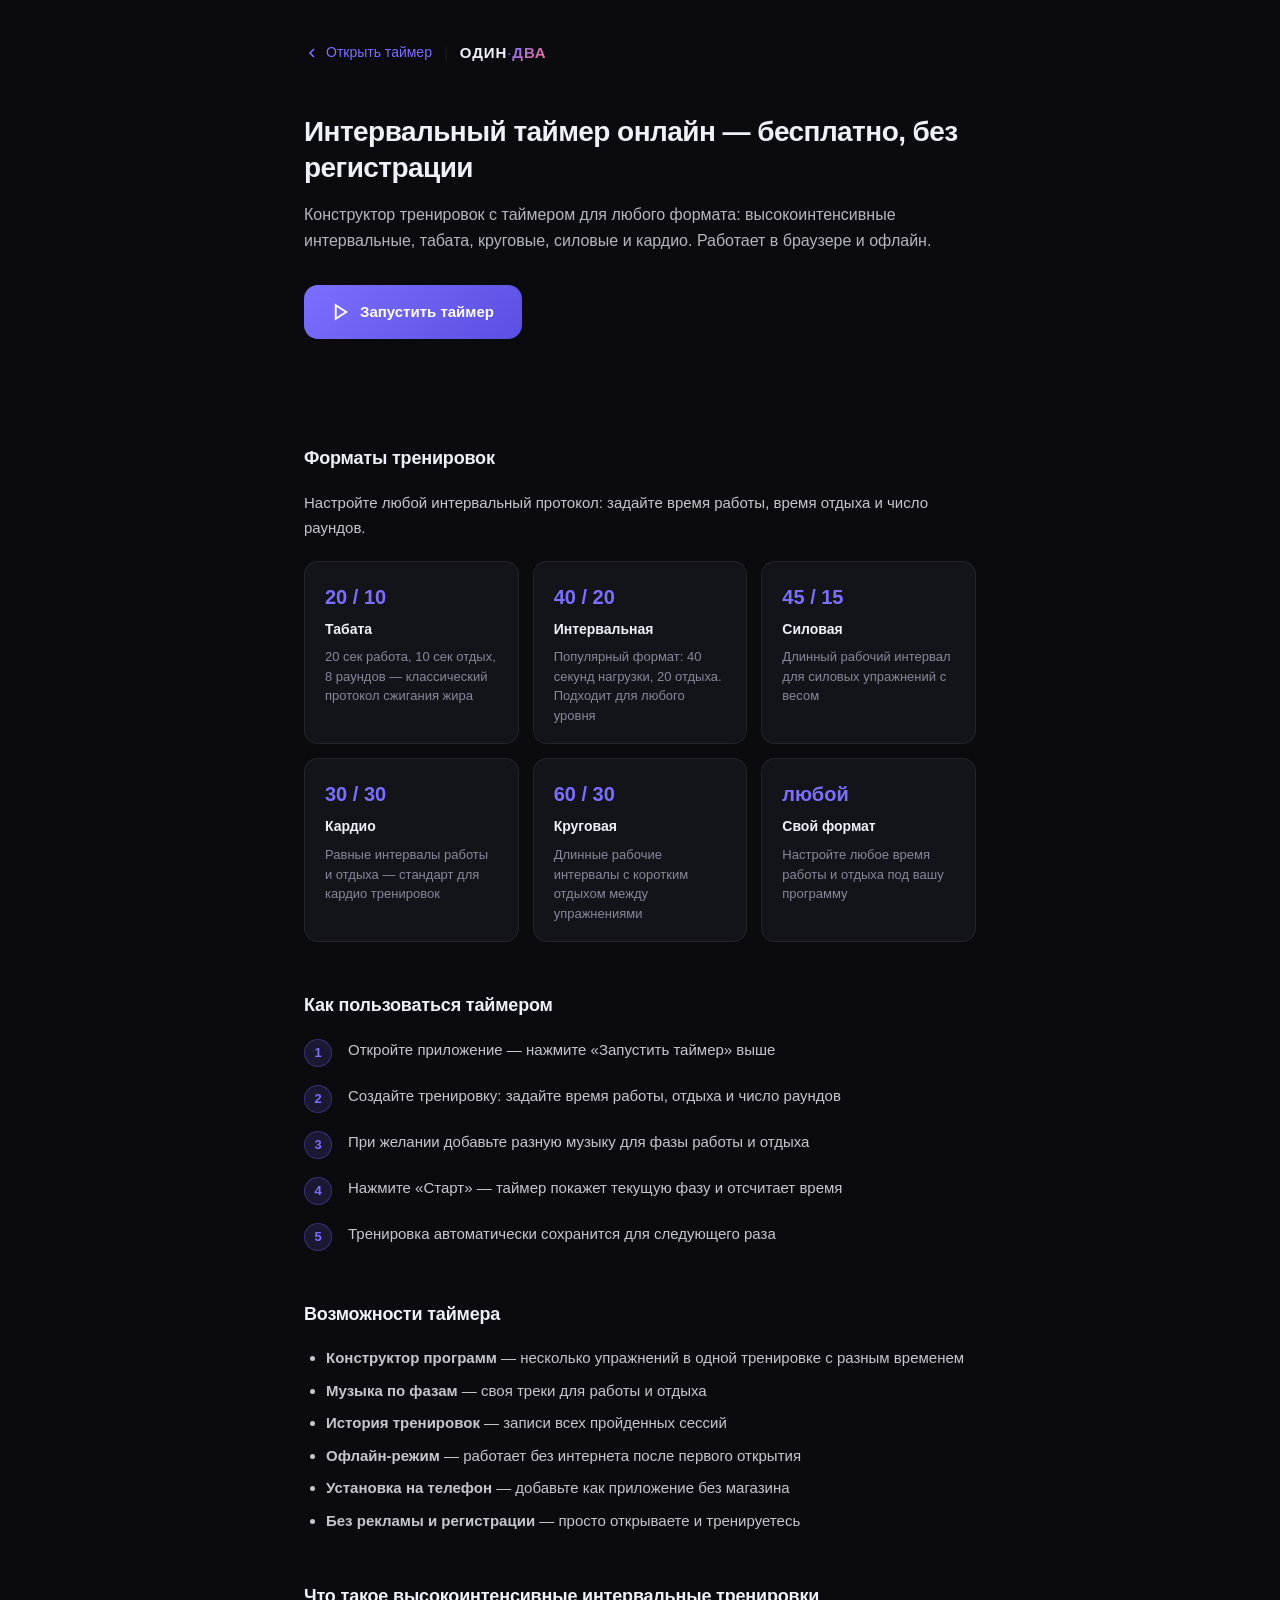
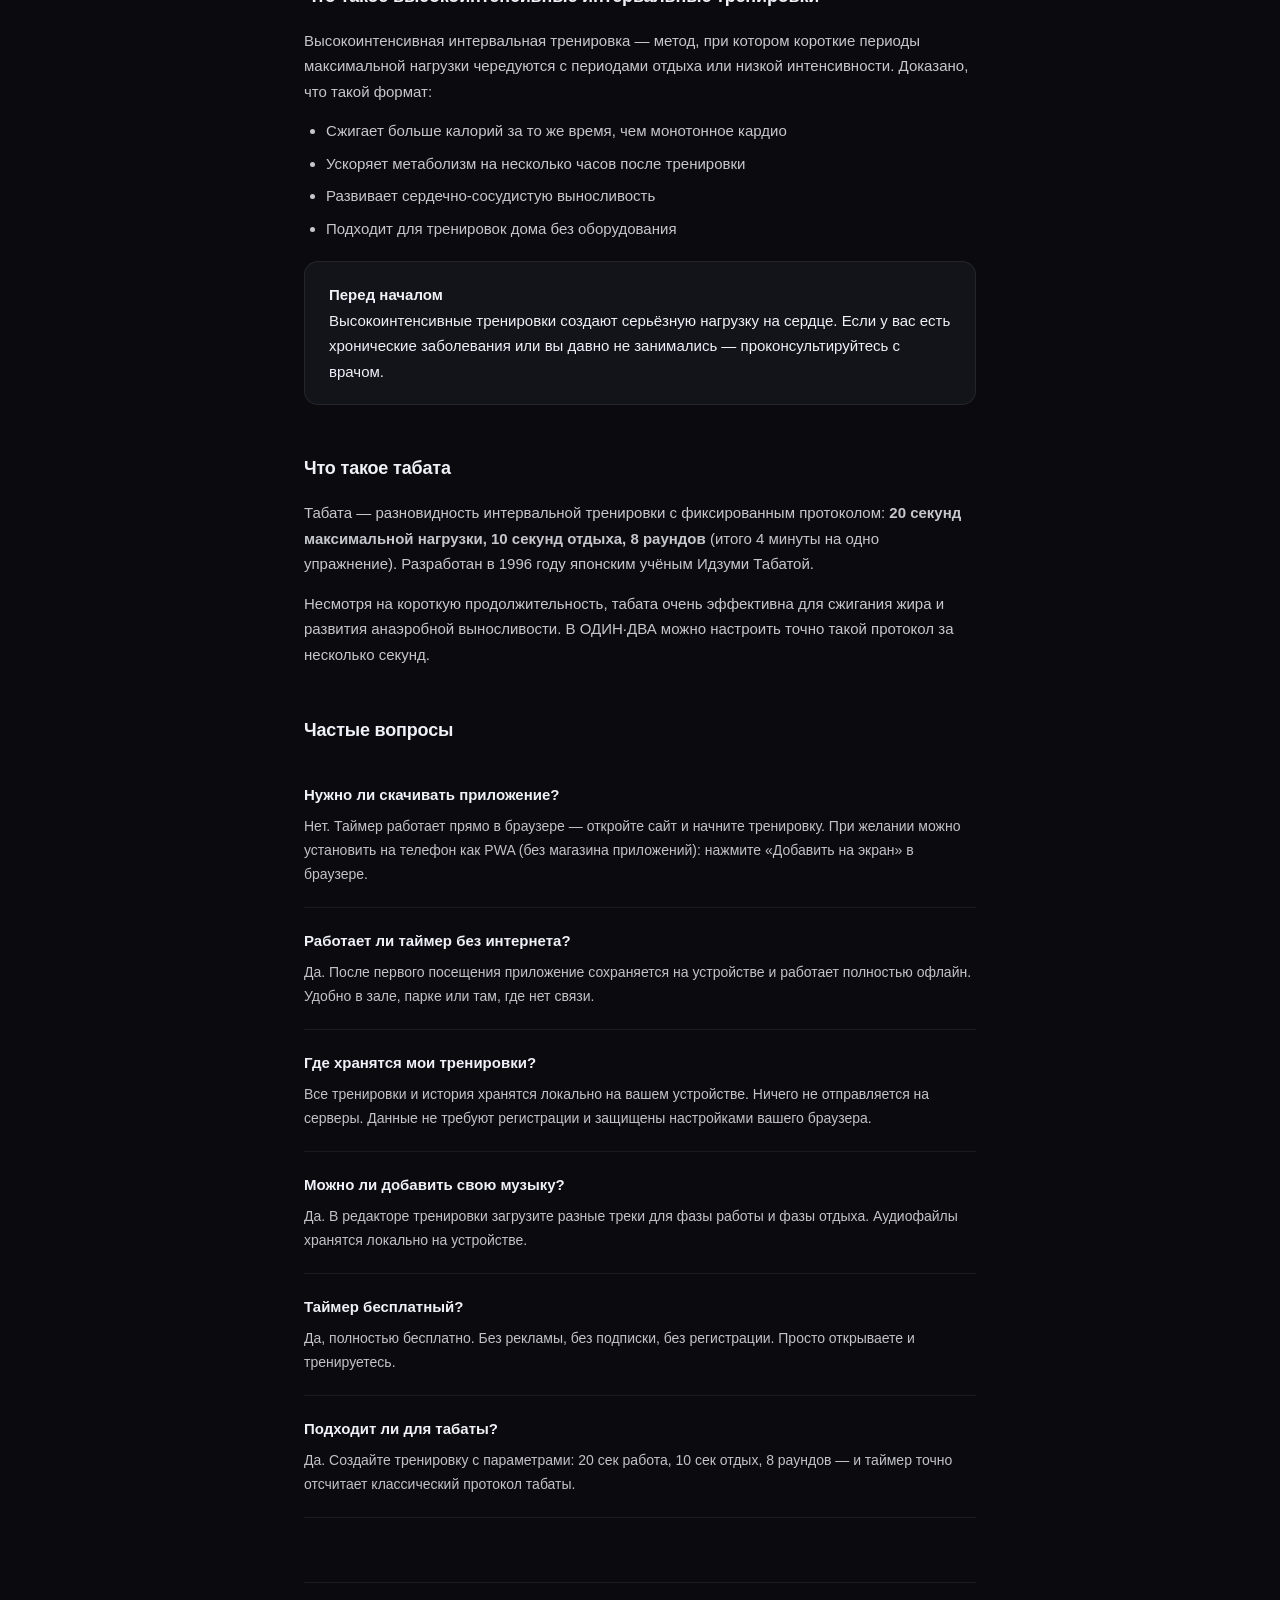
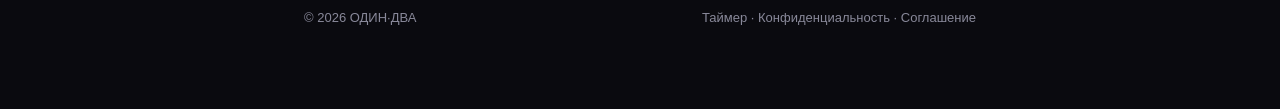
==== intervalnyj-tajmer.html @ 697b1f46 "seo: add SEO landing page for Russian search traffic New page /intervalnyj-tajmer.html targets queri" ====
<!DOCTYPE html>
<html lang="ru">
<head>
  <meta charset="UTF-8" />
  <meta name="viewport" content="width=device-width, initial-scale=1.0" />
  <meta name="robots" content="index, follow" />
  <title>Интервальный таймер онлайн — бесплатно, без регистрации | ОДИН·ДВА</title>
  <meta name="description" content="Бесплатный интервальный таймер онлайн для тренировок: высокоинтенсивные интервальные, табата, круговые, силовые и кардио. Без рекламы, работает офлайн." />
  <meta name="keywords" content="интервальный таймер онлайн, таймер для тренировок, интервальный таймер бесплатно, табата таймер, таймер для интервальных тренировок, круговая тренировка таймер, высокоинтенсивные интервальные тренировки" />
  <link rel="canonical" href="https://odin-dva.ru/intervalnyj-tajmer.html" />
  <link rel="alternate" hreflang="ru" href="https://odin-dva.ru/intervalnyj-tajmer.html" />
  <link rel="icon" type="image/svg+xml" href="icons/favicon.svg" />
  <script type="application/ld+json">
  {
    "@context": "https://schema.org",
    "@type": "FAQPage",
    "mainEntity": [
      {
        "@type": "Question",
        "name": "Что такое интервальные тренировки?",
        "acceptedAnswer": {
          "@type": "Answer",
          "text": "Интервальная тренировка — это чередование периодов интенсивной нагрузки и активного отдыха. Например: 40 секунд работы, 20 секунд отдыха. Такой формат эффективнее сжигает калории и развивает выносливость, чем монотонное кардио."
        }
      },
      {
        "@type": "Question",
        "name": "Что такое табата?",
        "acceptedAnswer": {
          "@type": "Answer",
          "text": "Табата — классический протокол интервальных тренировок: 20 секунд максимальной нагрузки, 10 секунд отдыха, 8 раундов (4 минуты). Разработан японским учёным Идзуми Табатой. Очень эффективен для сжигания жира и развития анаэробной выносливости."
        }
      },
      {
        "@type": "Question",
        "name": "Можно ли использовать таймер без интернета?",
        "acceptedAnswer": {
          "@type": "Answer",
          "text": "Да. ОДИН·ДВА — прогрессивное веб-приложение (PWA). После первого открытия оно сохраняется на устройстве и работает полностью офлайн. Тренируйтесь в зале, парке или дома без подключения к интернету."
        }
      },
      {
        "@type": "Question",
        "name": "Как сохранить программу тренировки?",
        "acceptedAnswer": {
          "@type": "Answer",
          "text": "Создайте тренировку в конструкторе: задайте название, число раундов, время работы и отдыха. Тренировка автоматически сохраняется на вашем устройстве. Данные хранятся локально и не передаются на серверы."
        }
      },
      {
        "@type": "Question",
        "name": "Можно ли добавить свою музыку?",
        "acceptedAnswer": {
          "@type": "Answer",
          "text": "Да. В редакторе тренировки можно загрузить разную музыку для фазы работы и фазы отдыха. Файлы хранятся локально на устройстве."
        }
      }
    ]
  }
  </script>
  <style>
    *, *::before, *::after { box-sizing: border-box; margin: 0; padding: 0; }
    :root {
      --bg: #0a0a0f;
      --surface: #13131a;
      --border: #ffffff12;
      --accent: #7c6fff;
      --accent2: #ff6f84;
      --text: #f0f0f8;
      --text-muted: #888899;
    }
    html, body {
      background: var(--bg);
      color: var(--text);
      font-family: -apple-system, BlinkMacSystemFont, 'Segoe UI', sans-serif;
      font-size: 15px;
      line-height: 1.7;
      -webkit-font-smoothing: antialiased;
    }
    .page {
      max-width: 720px;
      margin: 0 auto;
      padding: 40px 24px 80px;
    }
    .nav {
      display: flex;
      align-items: center;
      gap: 12px;
      margin-bottom: 48px;
    }
    .nav a {
      color: var(--accent);
      text-decoration: none;
      font-size: 14px;
      display: flex;
      align-items: center;
      gap: 6px;
    }
    .nav a:hover { opacity: 0.8; }
    .brand { font-size: 15px; font-weight: 700; letter-spacing: 0.06em; }
    .brand .one { color: var(--text); }
    .brand .dot { color: var(--accent); font-weight: 300; }
    .brand .two {
      background: linear-gradient(135deg, var(--accent), var(--accent2));
      -webkit-background-clip: text;
      -webkit-text-fill-color: transparent;
      background-clip: text;
    }
    h1 {
      font-size: 28px;
      font-weight: 700;
      line-height: 1.3;
      letter-spacing: -0.02em;
      margin-bottom: 16px;
    }
    .lead {
      font-size: 16px;
      color: rgba(240,240,248,0.75);
      margin-bottom: 32px;
      line-height: 1.6;
    }
    .cta {
      display: inline-flex;
      align-items: center;
      gap: 10px;
      background: linear-gradient(135deg, var(--accent), #5a4fe0);
      color: #fff;
      text-decoration: none;
      font-weight: 600;
      font-size: 15px;
      padding: 14px 28px;
      border-radius: 14px;
      margin-bottom: 56px;
      transition: opacity 0.15s;
    }
    .cta:hover { opacity: 0.88; }
    h2 {
      font-size: 18px;
      font-weight: 700;
      color: var(--text);
      margin: 48px 0 16px;
      letter-spacing: -0.01em;
    }
    h3 {
      font-size: 15px;
      font-weight: 600;
      color: var(--text);
      margin: 24px 0 8px;
    }
    p { margin-bottom: 14px; color: rgba(240,240,248,0.82); }
    ul, ol { padding-left: 22px; margin-bottom: 14px; color: rgba(240,240,248,0.82); }
    li { margin-bottom: 7px; }
    a { color: var(--accent); text-decoration: none; }
    a:hover { text-decoration: underline; }
    .card-grid {
      display: grid;
      grid-template-columns: repeat(auto-fill, minmax(200px, 1fr));
      gap: 14px;
      margin: 20px 0 32px;
    }
    .card {
      background: var(--surface);
      border: 1px solid var(--border);
      border-radius: 14px;
      padding: 18px 20px;
    }
    .card-title {
      font-weight: 600;
      font-size: 14px;
      color: var(--text);
      margin-bottom: 6px;
    }
    .card-desc {
      font-size: 13px;
      color: var(--text-muted);
      line-height: 1.5;
    }
    .card-time {
      font-size: 20px;
      font-weight: 700;
      color: var(--accent);
      margin-bottom: 4px;
    }
    .steps { counter-reset: step; list-style: none; padding: 0; }
    .steps li {
      counter-increment: step;
      display: flex;
      gap: 16px;
      align-items: flex-start;
      margin-bottom: 16px;
      color: rgba(240,240,248,0.82);
    }
    .steps li::before {
      content: counter(step);
      min-width: 28px;
      height: 28px;
      background: rgba(124,111,255,0.15);
      border: 1px solid rgba(124,111,255,0.3);
      border-radius: 50%;
      display: flex;
      align-items: center;
      justify-content: center;
      font-size: 13px;
      font-weight: 700;
      color: var(--accent);
      flex-shrink: 0;
      margin-top: 2px;
    }
    .faq-item {
      border-bottom: 1px solid var(--border);
      padding: 20px 0;
    }
    .faq-item:last-child { border-bottom: none; }
    .faq-q {
      font-weight: 600;
      font-size: 15px;
      color: var(--text);
      margin-bottom: 8px;
    }
    .faq-a { color: rgba(240,240,248,0.8); font-size: 14px; margin: 0; }
    .highlight {
      background: var(--surface);
      border: 1px solid var(--border);
      border-radius: 14px;
      padding: 20px 24px;
      margin: 20px 0;
    }
    footer {
      margin-top: 64px;
      padding-top: 24px;
      border-top: 1px solid var(--border);
      font-size: 13px;
      color: var(--text-muted);
      display: flex;
      justify-content: space-between;
      flex-wrap: wrap;
      gap: 8px;
    }
    footer a { color: var(--text-muted); }
    footer a:hover { color: var(--text); }
  </style>
</head>
<body>
  <div class="page">

    <nav class="nav">
      <a href="/">
        <svg viewBox="0 0 24 24" fill="none" stroke="currentColor" stroke-width="2.5" width="16" height="16"><polyline points="15 18 9 12 15 6"/></svg>
        Открыть таймер
      </a>
      <span style="color:var(--border)">|</span>
      <span class="brand"><span class="one">ОДИН</span><span class="dot">·</span><span class="two">ДВА</span></span>
    </nav>

    <h1>Интервальный таймер онлайн — бесплатно, без регистрации</h1>
    <p class="lead">Конструктор тренировок с таймером для любого формата: высокоинтенсивные интервальные, табата, круговые, силовые и кардио. Работает в браузере и офлайн.</p>

    <a class="cta" href="/">
      <svg viewBox="0 0 24 24" fill="none" stroke="currentColor" stroke-width="2.5" width="18" height="18"><polygon points="5 3 19 12 5 21 5 3"/></svg>
      Запустить таймер
    </a>

    <h2>Форматы тренировок</h2>
    <p>Настройте любой интервальный протокол: задайте время работы, время отдыха и число раундов.</p>

    <div class="card-grid">
      <div class="card">
        <div class="card-time">20 / 10</div>
        <div class="card-title">Табата</div>
        <div class="card-desc">20 сек работа, 10 сек отдых, 8 раундов — классический протокол сжигания жира</div>
      </div>
      <div class="card">
        <div class="card-time">40 / 20</div>
        <div class="card-title">Интервальная</div>
        <div class="card-desc">Популярный формат: 40 секунд нагрузки, 20 отдыха. Подходит для любого уровня</div>
      </div>
      <div class="card">
        <div class="card-time">45 / 15</div>
        <div class="card-title">Силовая</div>
        <div class="card-desc">Длинный рабочий интервал для силовых упражнений с весом</div>
      </div>
      <div class="card">
        <div class="card-time">30 / 30</div>
        <div class="card-title">Кардио</div>
        <div class="card-desc">Равные интервалы работы и отдыха — стандарт для кардио тренировок</div>
      </div>
      <div class="card">
        <div class="card-time">60 / 30</div>
        <div class="card-title">Круговая</div>
        <div class="card-desc">Длинные рабочие интервалы с коротким отдыхом между упражнениями</div>
      </div>
      <div class="card">
        <div class="card-time">любой</div>
        <div class="card-title">Свой формат</div>
        <div class="card-desc">Настройте любое время работы и отдыха под вашу программу</div>
      </div>
    </div>

    <h2>Как пользоваться таймером</h2>
    <ol class="steps">
      <li>Откройте приложение — нажмите «Запустить таймер» выше</li>
      <li>Создайте тренировку: задайте время работы, отдыха и число раундов</li>
      <li>При желании добавьте разную музыку для фазы работы и отдыха</li>
      <li>Нажмите «Старт» — таймер покажет текущую фазу и отсчитает время</li>
      <li>Тренировка автоматически сохранится для следующего раза</li>
    </ol>

    <h2>Возможности таймера</h2>
    <ul>
      <li><strong>Конструктор программ</strong> — несколько упражнений в одной тренировке с разным временем</li>
      <li><strong>Музыка по фазам</strong> — своя треки для работы и отдыха</li>
      <li><strong>История тренировок</strong> — записи всех пройденных сессий</li>
      <li><strong>Офлайн-режим</strong> — работает без интернета после первого открытия</li>
      <li><strong>Установка на телефон</strong> — добавьте как приложение без магазина</li>
      <li><strong>Без рекламы и регистрации</strong> — просто открываете и тренируетесь</li>
    </ul>

    <h2>Что такое высокоинтенсивные интервальные тренировки</h2>
    <p>Высокоинтенсивная интервальная тренировка — метод, при котором короткие периоды максимальной нагрузки чередуются с периодами отдыха или низкой интенсивности. Доказано, что такой формат:</p>
    <ul>
      <li>Сжигает больше калорий за то же время, чем монотонное кардио</li>
      <li>Ускоряет метаболизм на несколько часов после тренировки</li>
      <li>Развивает сердечно-сосудистую выносливость</li>
      <li>Подходит для тренировок дома без оборудования</li>
    </ul>

    <div class="highlight">
      <strong>Перед началом</strong><br>
      Высокоинтенсивные тренировки создают серьёзную нагрузку на сердце. Если у вас есть хронические заболевания или вы давно не занимались — проконсультируйтесь с врачом.
    </div>

    <h2>Что такое табата</h2>
    <p>Табата — разновидность интервальной тренировки с фиксированным протоколом: <strong>20 секунд максимальной нагрузки, 10 секунд отдыха, 8 раундов</strong> (итого 4 минуты на одно упражнение). Разработан в 1996 году японским учёным Идзуми Табатой.</p>
    <p>Несмотря на короткую продолжительность, табата очень эффективна для сжигания жира и развития анаэробной выносливости. В ОДИН·ДВА можно настроить точно такой протокол за несколько секунд.</p>

    <h2>Частые вопросы</h2>

    <div class="faq-item">
      <p class="faq-q">Нужно ли скачивать приложение?</p>
      <p class="faq-a">Нет. Таймер работает прямо в браузере — откройте сайт и начните тренировку. При желании можно установить на телефон как PWA (без магазина приложений): нажмите «Добавить на экран» в браузере.</p>
    </div>

    <div class="faq-item">
      <p class="faq-q">Работает ли таймер без интернета?</p>
      <p class="faq-a">Да. После первого посещения приложение сохраняется на устройстве и работает полностью офлайн. Удобно в зале, парке или там, где нет связи.</p>
    </div>

    <div class="faq-item">
      <p class="faq-q">Где хранятся мои тренировки?</p>
      <p class="faq-a">Все тренировки и история хранятся локально на вашем устройстве. Ничего не отправляется на серверы. Данные не требуют регистрации и защищены настройками вашего браузера.</p>
    </div>

    <div class="faq-item">
      <p class="faq-q">Можно ли добавить свою музыку?</p>
      <p class="faq-a">Да. В редакторе тренировки загрузите разные треки для фазы работы и фазы отдыха. Аудиофайлы хранятся локально на устройстве.</p>
    </div>

    <div class="faq-item">
      <p class="faq-q">Таймер бесплатный?</p>
      <p class="faq-a">Да, полностью бесплатно. Без рекламы, без подписки, без регистрации. Просто открываете и тренируетесь.</p>
    </div>

    <div class="faq-item">
      <p class="faq-q">Подходит ли для табаты?</p>
      <p class="faq-a">Да. Создайте тренировку с параметрами: 20 сек работа, 10 сек отдых, 8 раундов — и таймер точно отсчитает классический протокол табаты.</p>
    </div>

    <footer>
      <span>© 2026 ОДИН·ДВА</span>
      <span>
        <a href="/">Таймер</a> ·
        <a href="/privacy.html">Конфиденциальность</a> ·
        <a href="/terms.html">Соглашение</a>
      </span>
    </footer>

  </div>
</body>
</html>
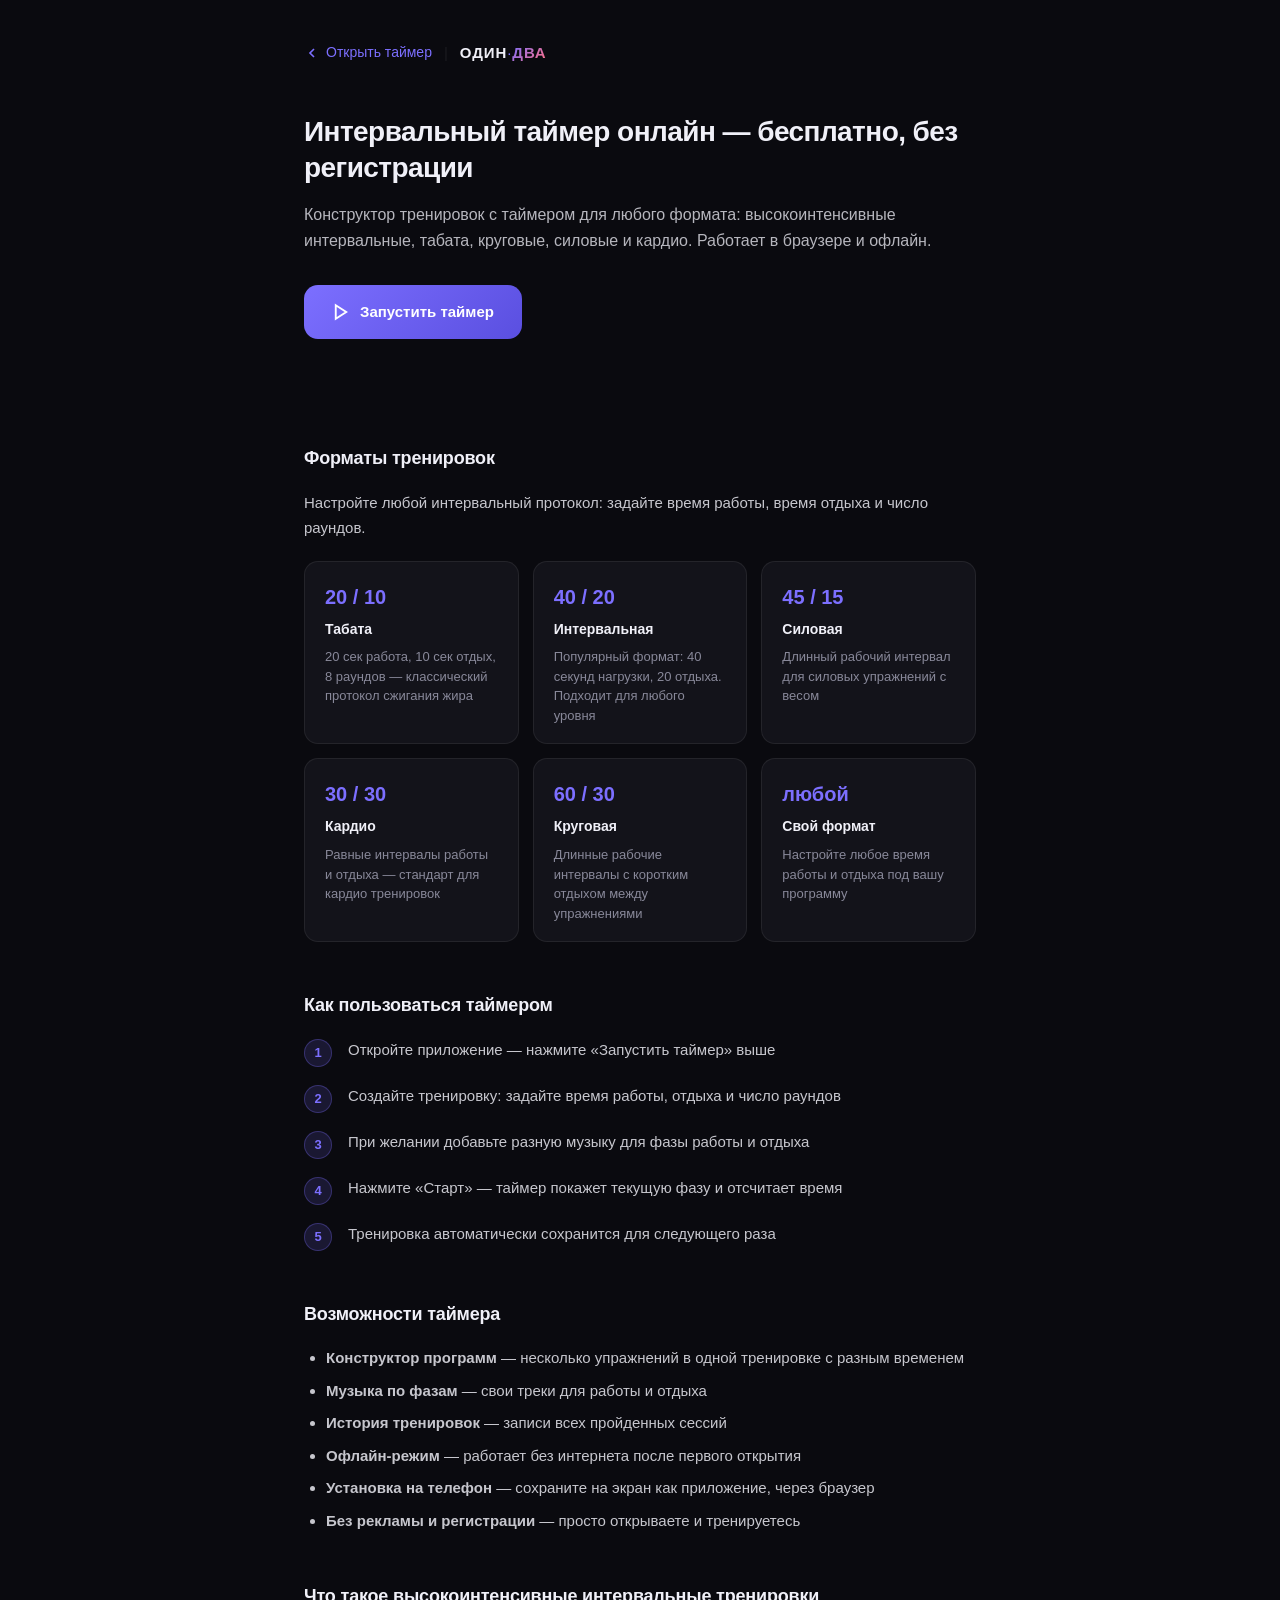
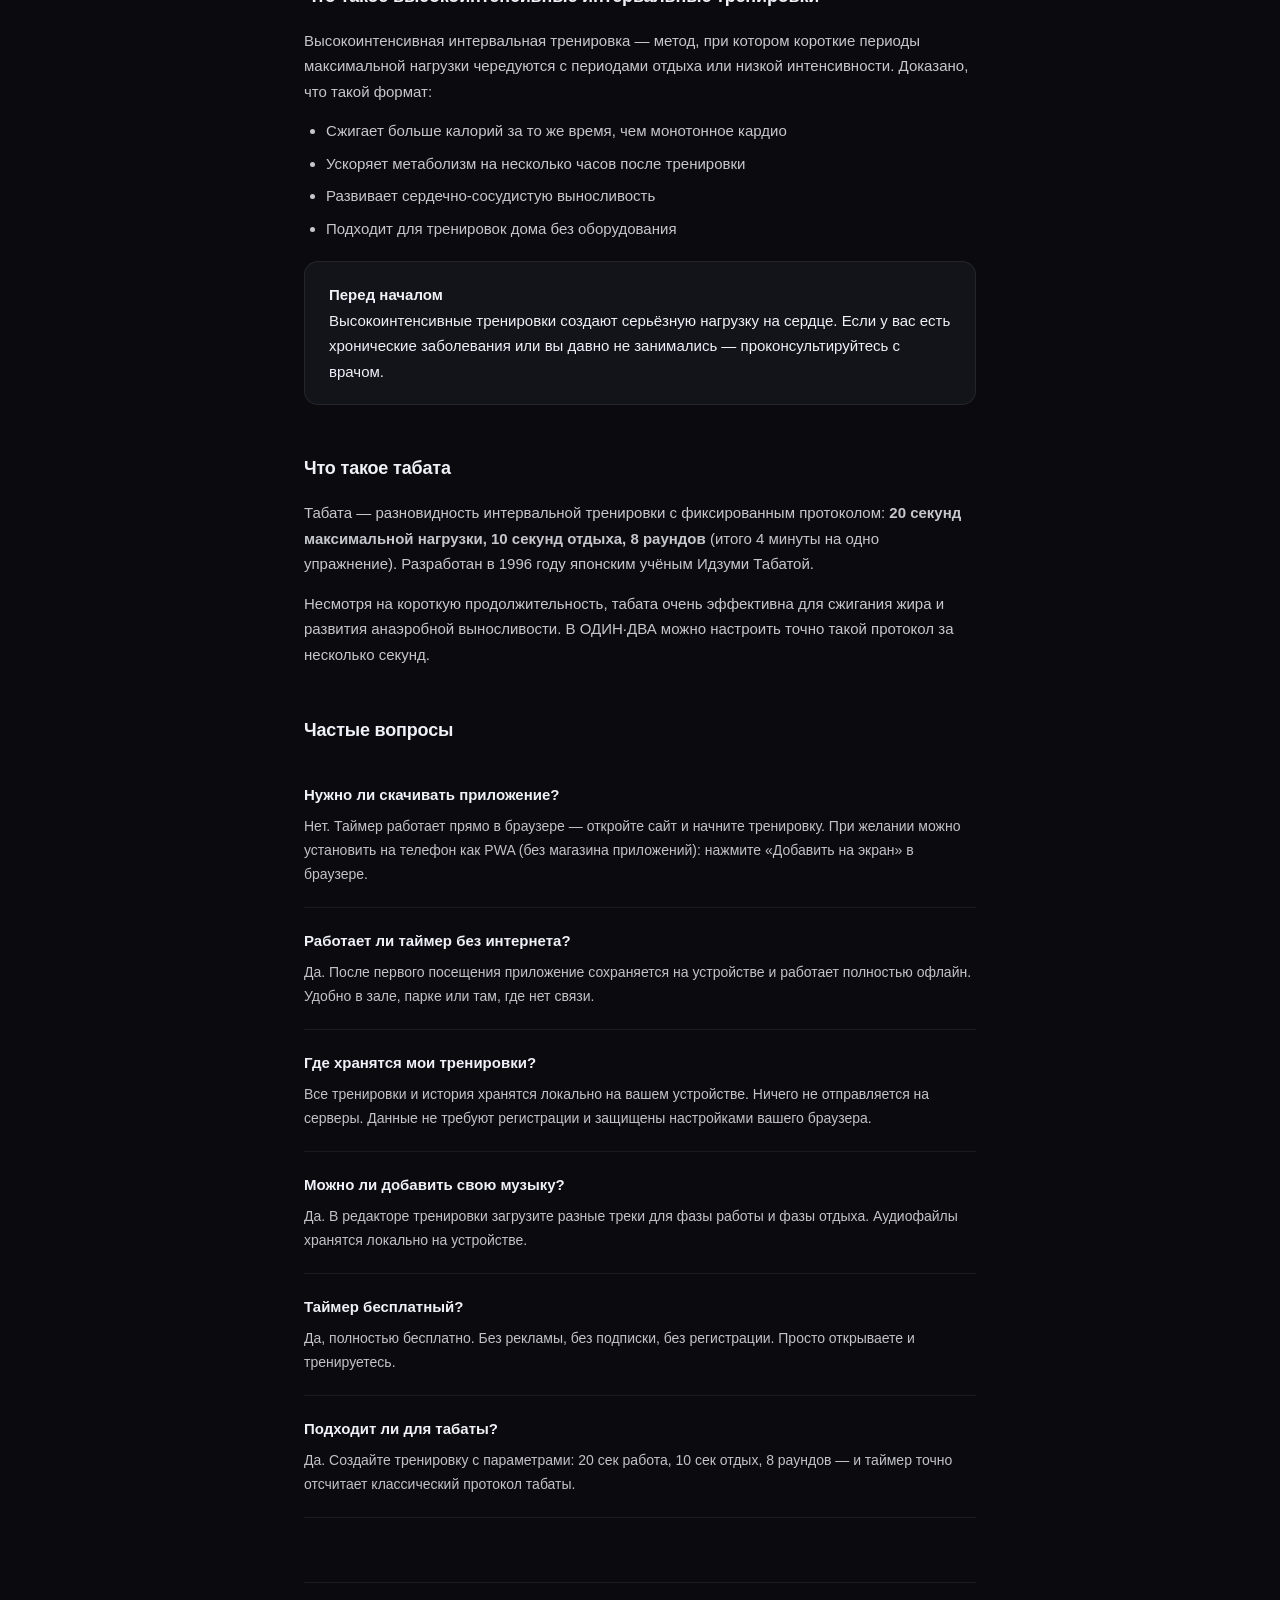
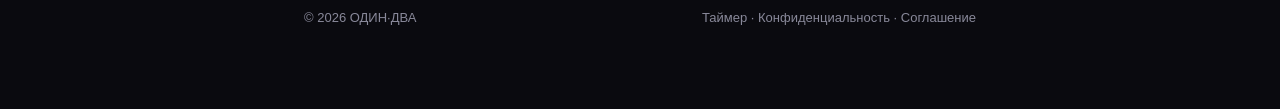
==== commit fd348d19: "fix: correct grammar and unclear wording on SEO page Co-Authored-By: Claude Sonnet 4.6 <noreply@anth" ====
--- a/intervalnyj-tajmer.html
+++ b/intervalnyj-tajmer.html
@@ -308,10 +308,10 @@
     <h2>Возможности таймера</h2>
     <ul>
       <li><strong>Конструктор программ</strong> — несколько упражнений в одной тренировке с разным временем</li>
-      <li><strong>Музыка по фазам</strong> — своя треки для работы и отдыха</li>
+      <li><strong>Музыка по фазам</strong> — свои треки для работы и отдыха</li>
       <li><strong>История тренировок</strong> — записи всех пройденных сессий</li>
       <li><strong>Офлайн-режим</strong> — работает без интернета после первого открытия</li>
-      <li><strong>Установка на телефон</strong> — добавьте как приложение без магазина</li>
+      <li><strong>Установка на телефон</strong> — сохраните на экран как приложение, через браузер</li>
       <li><strong>Без рекламы и регистрации</strong> — просто открываете и тренируетесь</li>
     </ul>
 
